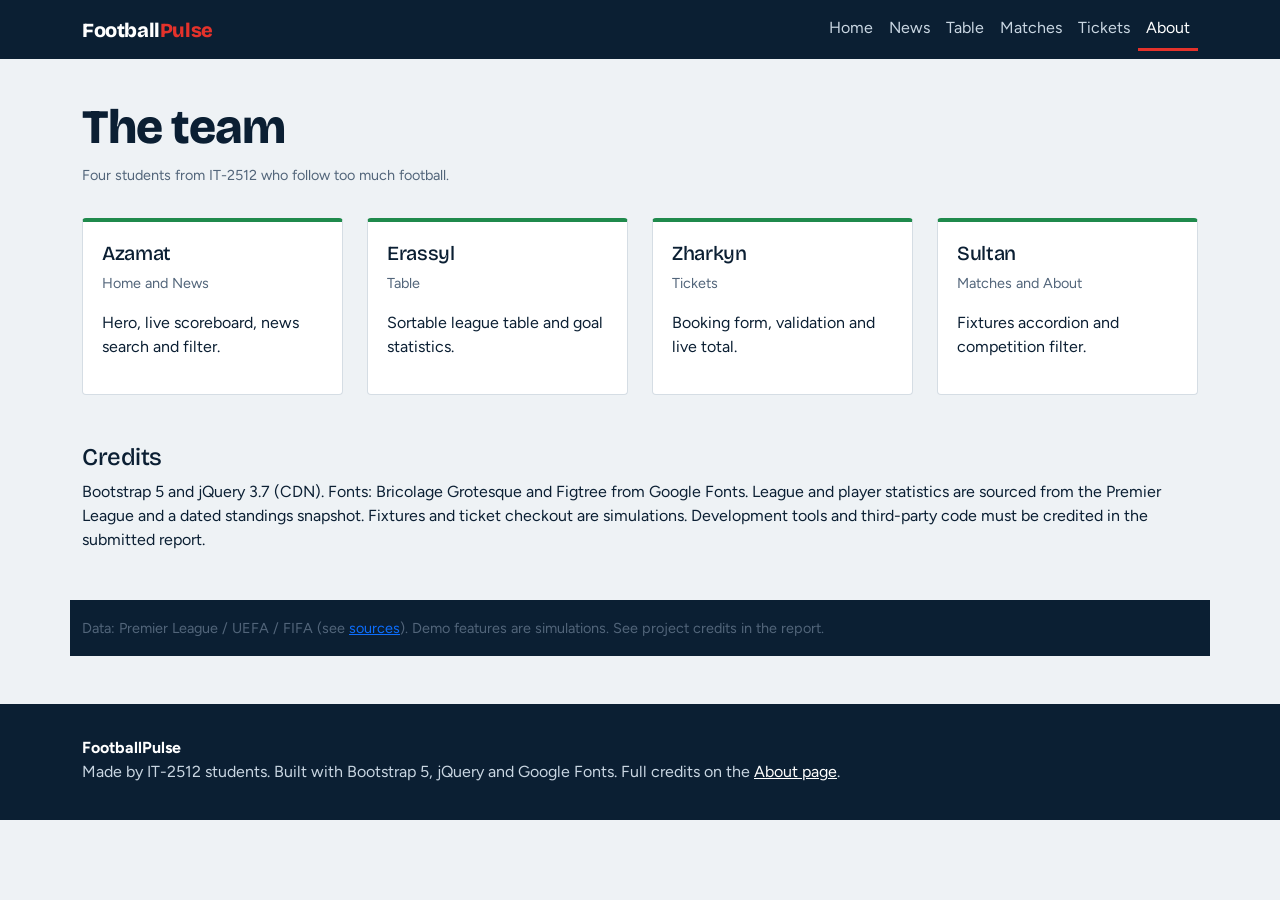
==== about.html @ cdb5df7a "Add files via upload" ====
<!DOCTYPE html><html lang="en"><head><meta charset="UTF-8"><meta name="viewport" content="width=device-width,initial-scale=1"><title>FootballPulse – About</title><link href="https://cdn.jsdelivr.net/npm/bootstrap@5.3.3/dist/css/bootstrap.min.css" rel="stylesheet"><link href="https://fonts.googleapis.com/css2?family=Bricolage+Grotesque:wght@700;800&family=Figtree:wght@400;600;700&display=swap" rel="stylesheet"><link rel="stylesheet" href="css/style.css"></head><body data-page="about"><main class="container"><div class="page-head"><h1>The team</h1><p class="meta">Four students from IT-2512 who follow too much football.</p></div>
<div class="row g-4"><div class="col-12 col-md-6 col-lg-3"><div class="fp-card"><h2 class="h5">Azamat</h2><p class="meta">Home and News</p><p>Hero, live scoreboard, news search and filter.</p></div></div>
<div class="col-12 col-md-6 col-lg-3"><div class="fp-card"><h2 class="h5">Erassyl</h2><p class="meta">Table</p><p>Sortable league table and goal statistics.</p></div></div>
<div class="col-12 col-md-6 col-lg-3"><div class="fp-card"><h2 class="h5">Zharkyn</h2><p class="meta">Tickets</p><p>Booking form, validation and live total.</p></div></div>
<div class="col-12 col-md-6 col-lg-3"><div class="fp-card"><h2 class="h5">Sultan</h2><p class="meta">Matches and About</p><p>Fixtures accordion and competition filter.</p></div></div></div><section id="credits" class="mt-5"><h2 class="h4">Credits</h2><p>Bootstrap 5 and jQuery 3.7 (CDN). Fonts: Bricolage Grotesque and Figtree from Google Fonts. League and player statistics are sourced from the Premier League and a dated standings snapshot. Fixtures and ticket checkout are simulations. Development tools and third-party code must be credited in the submitted report.</p></section></main>
<script src="https://cdn.jsdelivr.net/npm/jquery@3.7.1/dist/jquery.min.js"></script><script src="https://cdn.jsdelivr.net/npm/bootstrap@5.3.3/dist/js/bootstrap.bundle.min.js"></script><script src="js/data.js"></script><script src="js/layout.js"></script><footer class="container py-3"><small class="meta">Data: Premier League / UEFA / FIFA (see <a href="DATA_SOURCES.md">sources</a>). Demo features are simulations. See project credits in the report.</small></footer></body></html>
---- css/style.css ----
:root{--ink:#0b1f33;--paper:#eef2f5;--card:#fff;--red:#e4322b;--pitch:#1f8a4c;--line:#d5dde4;--mut:#52657a}
body{font-family:'Figtree',sans-serif;background:var(--paper);color:var(--ink)}
h1,h2,h3,h4,h5,.navbar-brand{font-family:'Bricolage Grotesque',sans-serif;letter-spacing:-.02em}
.navbar{background:var(--ink)}.navbar-brand{font-weight:800;color:#fff!important}.navbar-brand b{color:var(--red)}
.nav-link{color:#c9d6e2!important;border-bottom:3px solid transparent}.nav-link:hover{color:#fff!important}
.nav-link.active{color:#fff!important;border-bottom-color:var(--red)}
a:focus-visible,button:focus-visible,input:focus-visible,select:focus-visible,th:focus-visible{outline:3px solid var(--red)!important;outline-offset:2px;box-shadow:none!important}
.ticker{background:var(--red);color:#fff;overflow:hidden;white-space:nowrap;font-weight:600;padding:.4rem 0}
.ticker span{display:inline-block;padding-left:100%;animation:tick 40s linear infinite}
@keyframes tick{to{transform:translateX(-100%)}}
@media(prefers-reduced-motion:reduce){.ticker span{animation:none;padding-left:1rem}}
.hero{background:var(--ink);color:#fff;padding:4rem 0;border-bottom:8px solid var(--pitch)}
.hero h1{font-size:clamp(2.2rem,6vw,4.5rem);font-weight:800;max-width:14ch}
.scoreboard{background:#fff;color:var(--ink);border-radius:6px;padding:1.5rem;border-left:8px solid var(--red)}
.scoreboard .score{font-family:'Bricolage Grotesque';font-size:2.5rem;font-weight:800}
.live{color:var(--red);font-weight:700}.live::before{content:"";display:inline-block;width:.6rem;height:.6rem;border-radius:50%;background:var(--red);margin-right:.4rem;animation:pulse 1.2s infinite}
@keyframes pulse{50%{opacity:.2}}
.btn-fp{background:var(--red);color:#fff;font-weight:700;border:0;border-radius:4px;padding:.6rem 1.2rem;transition:transform .15s,background .15s}
.btn-fp:hover{background:#b8231d;color:#fff;transform:translateY(-2px)}
.btn-line{border:2px solid var(--ink);color:var(--ink);font-weight:700;border-radius:4px}.btn-line:hover{background:var(--ink);color:#fff}
.hero .btn-line{border-color:#fff;color:#fff}.hero .btn-line:hover{background:#fff;color:var(--ink)}
.fp-card{display:block;background:var(--card);border:1px solid var(--line);border-top:4px solid var(--pitch);border-radius:4px;padding:1.2rem;height:100%;transition:transform .2s,box-shadow .2s}
.fp-card:hover{transform:translateY(-4px);box-shadow:0 8px 20px rgba(11,31,51,.15)}
.tag{display:inline-block;background:var(--ink);color:#fff;font-size:.75rem;font-weight:700;padding:.15rem .5rem;border-radius:3px}
.meta{color:var(--mut);font-size:.9rem}
.page-head{padding:2.5rem 0 1rem}.page-head h1{font-weight:800;font-size:clamp(2rem,5vw,3rem)}
.custom-grid{display:grid;grid-template-columns:1fr;gap:1rem}
@media(min-width:768px){.custom-grid{grid-template-columns:repeat(2,1fr)}}
@media(min-width:1200px){.custom-grid{grid-template-columns:repeat(3,1fr)}}
.empty{text-align:center;padding:2.5rem;border:2px dashed var(--line);border-radius:6px;color:var(--mut)}
.table-fp{background:#fff}.table-fp th{background:var(--ink);color:#fff;cursor:pointer;white-space:nowrap}
.table-fp tr.top4 td:first-child{border-left:5px solid var(--pitch)}.table-fp tr.rel td:first-child{border-left:5px solid var(--red)}
.fx{background:#fff;border:1px solid var(--line);border-radius:4px;margin-bottom:.75rem}
.fx-head{width:100%;text-align:left;background:none;border:0;padding:1rem;font-weight:700;display:flex;justify-content:space-between;gap:1rem;flex-wrap:wrap}
.fx-body{display:none;padding:0 1rem 1rem}
.form-control,.form-select{border:2px solid var(--line);border-radius:4px}.form-control:focus,.form-select:focus{border-color:var(--ink);box-shadow:none}
.invalid-feedback{font-weight:600}.success-box{display:none;background:var(--pitch);color:#fff;padding:1rem;border-radius:4px;margin-bottom:1rem}
.total{font-family:'Bricolage Grotesque';font-size:2rem;font-weight:800}
footer{background:var(--ink);color:#c9d6e2;padding:2rem 0;margin-top:3rem}
#toTop{position:fixed;right:1rem;bottom:1rem;display:none;z-index:9}
.hero{background:var(--ink) repeating-linear-gradient(90deg,transparent 0 80px,rgba(255,255,255,.035) 80px 160px);position:relative;overflow:hidden}
.hero::after{content:"";position:absolute;right:-120px;top:50%;width:420px;height:420px;border:4px solid rgba(255,255,255,.07);border-radius:50%;transform:translateY(-50%);pointer-events:none}
.hero h1{max-width:12ch;line-height:.95}
.mc{background:#fff;color:var(--ink);border-radius:6px;border-top:8px solid var(--red);overflow:hidden;position:relative;z-index:1}
.mc-top{padding:1.2rem 1.2rem .6rem}.mc .score{font-family:'Bricolage Grotesque';font-size:3rem;font-weight:800;line-height:1}
.prog{height:6px;background:var(--line)}.prog div{height:100%;width:0;background:var(--pitch)}
.evs{list-style:none;margin:0;padding:.6rem 1.2rem 1rem;max-height:180px;overflow:auto}
.evs li{padding:.35rem 0;border-bottom:1px solid var(--line);display:flex;gap:.7rem;font-size:.95rem}.evs b{min-width:2.6rem;color:var(--red)}
.mc-foot{padding:.6rem 1.2rem;background:var(--paper)}
.follow{background:#fff;border:1px solid var(--line);border-left:8px solid var(--pitch);border-radius:4px;padding:1.2rem}
.btn-sm.btn-line.on{background:var(--ink);color:#fff}
.fp-card.feature{grid-column:1/-1;background:var(--ink);color:#fff;border-top-color:var(--red)}.fp-card.feature h2{font-size:clamp(1.6rem,4vw,2.6rem);max-width:22ch}.fp-card.feature .meta{color:#aebdcc}.fp-card.feature .tag{background:var(--red)}
.fp-card{position:relative}.star{position:absolute;top:.6rem;right:.8rem;background:none;border:0;font-size:1.3rem;color:var(--red)}
.form{display:inline-flex;gap:3px}.form i{width:10px;height:10px;border-radius:50%;display:inline-block}.fW{background:var(--pitch)}.fD{background:#9aa8b6}.fL{background:var(--red)}
.ptscell{position:relative;min-width:70px}.bar{position:absolute;left:0;bottom:0;height:4px;background:var(--pitch);opacity:.6;transition:width .4s}
.countdown{background:var(--ink);color:#fff;border-radius:4px;padding:1rem 1.2rem;margin-bottom:1.5rem;display:flex;justify-content:space-between;gap:1rem;flex-wrap:wrap;align-items:center;border-left:8px solid var(--red)}.countdown .big{font-family:'Bricolage Grotesque';font-size:1.8rem;font-weight:800}
.pitch{display:grid;grid-template-columns:1fr 1.4fr 1fr;grid-template-rows:auto 80px auto;gap:6px;background:var(--pitch);padding:8px;border-radius:6px}
.pitch .n{grid-column:1/4}.pitch .s{grid-column:1/4;grid-row:3}.pitch .w{grid-row:2}.pitch .e{grid-row:2;grid-column:3}.pitch .mid{grid-row:2;grid-column:2;border:2px solid rgba(255,255,255,.5);border-radius:4px}
.st{background:#fff;border:2px solid transparent;border-radius:4px;padding:.5rem;font-weight:700;line-height:1.1;transition:transform .15s}.st:hover{transform:scale(1.03)}.st.on{background:var(--red);color:#fff}
@media(max-width:575px){.mc .score{font-size:2.2rem}}

.video-wrap{position:relative;width:100%;aspect-ratio:16/9;background:#101820;border-radius:8px;overflow:hidden}.video-wrap iframe{width:100%;height:100%;border:0}.stat-number{font-size:2.6rem;font-weight:800;color:var(--pitch)}.stat-player{height:100%}th:focus-visible,button:focus-visible,a:focus-visible{outline:3px solid #84cc16;outline-offset:2px}@media(max-width:575px){.stat-number{font-size:2rem}}
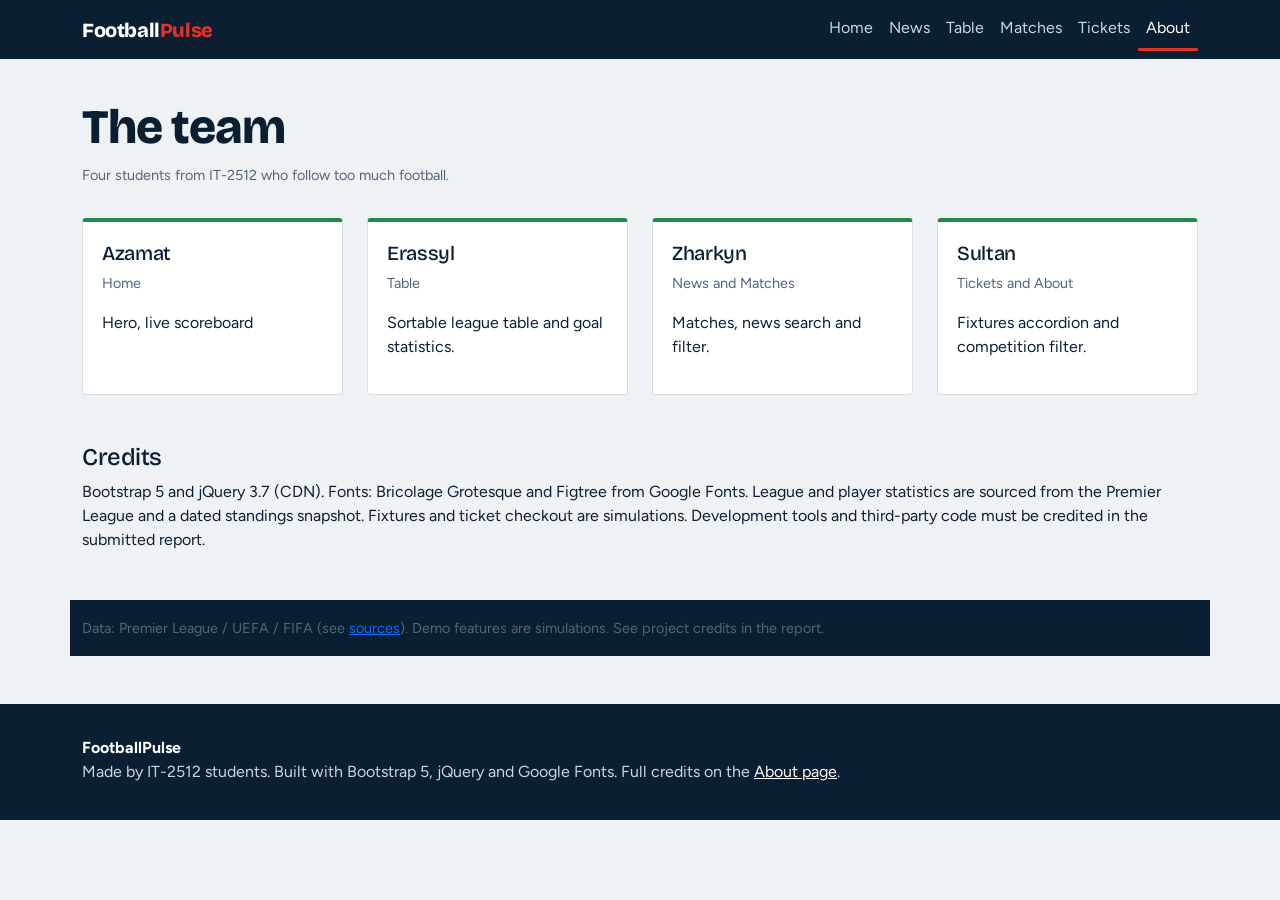
==== commit 9f672525: "Some changes" ====
--- a/about.html
+++ b/about.html
@@ -1,6 +1,68 @@
-<!DOCTYPE html><html lang="en"><head><meta charset="UTF-8"><meta name="viewport" content="width=device-width,initial-scale=1"><title>FootballPulse – About</title><link href="https://cdn.jsdelivr.net/npm/bootstrap@5.3.3/dist/css/bootstrap.min.css" rel="stylesheet"><link href="https://fonts.googleapis.com/css2?family=Bricolage+Grotesque:wght@700;800&family=Figtree:wght@400;600;700&display=swap" rel="stylesheet"><link rel="stylesheet" href="css/style.css"></head><body data-page="about"><main class="container"><div class="page-head"><h1>The team</h1><p class="meta">Four students from IT-2512 who follow too much football.</p></div>
-<div class="row g-4"><div class="col-12 col-md-6 col-lg-3"><div class="fp-card"><h2 class="h5">Azamat</h2><p class="meta">Home and News</p><p>Hero, live scoreboard, news search and filter.</p></div></div>
-<div class="col-12 col-md-6 col-lg-3"><div class="fp-card"><h2 class="h5">Erassyl</h2><p class="meta">Table</p><p>Sortable league table and goal statistics.</p></div></div>
-<div class="col-12 col-md-6 col-lg-3"><div class="fp-card"><h2 class="h5">Zharkyn</h2><p class="meta">Tickets</p><p>Booking form, validation and live total.</p></div></div>
-<div class="col-12 col-md-6 col-lg-3"><div class="fp-card"><h2 class="h5">Sultan</h2><p class="meta">Matches and About</p><p>Fixtures accordion and competition filter.</p></div></div></div><section id="credits" class="mt-5"><h2 class="h4">Credits</h2><p>Bootstrap 5 and jQuery 3.7 (CDN). Fonts: Bricolage Grotesque and Figtree from Google Fonts. League and player statistics are sourced from the Premier League and a dated standings snapshot. Fixtures and ticket checkout are simulations. Development tools and third-party code must be credited in the submitted report.</p></section></main>
-<script src="https://cdn.jsdelivr.net/npm/jquery@3.7.1/dist/jquery.min.js"></script><script src="https://cdn.jsdelivr.net/npm/bootstrap@5.3.3/dist/js/bootstrap.bundle.min.js"></script><script src="js/data.js"></script><script src="js/layout.js"></script><footer class="container py-3"><small class="meta">Data: Premier League / UEFA / FIFA (see <a href="DATA_SOURCES.md">sources</a>). Demo features are simulations. See project credits in the report.</small></footer></body></html>+<!DOCTYPE html>
+<html lang="en">
+
+<head>
+    <meta charset="UTF-8">
+    <meta name="viewport" content="width=device-width,initial-scale=1">
+    <title>FootballPulse – About</title>
+    <link href="https://cdn.jsdelivr.net/npm/bootstrap@5.3.3/dist/css/bootstrap.min.css" rel="stylesheet">
+    <link
+        href="https://fonts.googleapis.com/css2?family=Bricolage+Grotesque:wght@700;800&family=Figtree:wght@400;600;700&display=swap"
+        rel="stylesheet">
+    <link rel="stylesheet" href="css/style.css">
+</head>
+
+<body data-page="about">
+    <main class="container">
+        <div class="page-head">
+            <h1>The team</h1>
+            <p class="meta">Four students from IT-2512 who follow too much football.</p>
+        </div>
+        <div class="row g-4">
+            <div class="col-12 col-md-6 col-lg-3">
+                <div class="fp-card">
+                    <h2 class="h5">Azamat</h2>
+                    <p class="meta">Home</p>
+                    <p>Hero, live scoreboard</p>
+                </div>
+            </div>
+            <div class="col-12 col-md-6 col-lg-3">
+                <div class="fp-card">
+                    <h2 class="h5">Erassyl</h2>
+                    <p class="meta">Table</p>
+                    <p>Sortable league table and goal statistics.</p>
+                </div>
+            </div>
+            <div class="col-12 col-md-6 col-lg-3">
+                <div class="fp-card">
+                    <h2 class="h5">Zharkyn</h2>
+                    <p class="meta">News and Matches</p>
+                    <p>Matches, news search and filter.</p>
+                </div>
+            </div>
+            <div class="col-12 col-md-6 col-lg-3">
+                <div class="fp-card">
+                    <h2 class="h5">Sultan</h2>
+                    <p class="meta">Tickets and About</p>
+                    <p>Fixtures accordion and competition filter.</p>
+                </div>
+            </div>
+        </div>
+        <section id="credits" class="mt-5">
+            <h2 class="h4">Credits</h2>
+            <p>Bootstrap 5 and jQuery 3.7 (CDN). Fonts: Bricolage Grotesque and Figtree from Google Fonts. League and
+                player statistics are sourced from the Premier League and a dated standings snapshot. Fixtures and
+                ticket checkout are simulations. Development tools and third-party code must be credited in the
+                submitted report.</p>
+        </section>
+    </main>
+    <script src="https://cdn.jsdelivr.net/npm/jquery@3.7.1/dist/jquery.min.js"></script>
+    <script src="https://cdn.jsdelivr.net/npm/bootstrap@5.3.3/dist/js/bootstrap.bundle.min.js"></script>
+    <script src="js/data.js"></script>
+    <script src="js/layout.js"></script>
+    <footer class="container py-3"><small class="meta">Data: Premier League / UEFA / FIFA (see <a
+                href="DATA_SOURCES.md">sources</a>). Demo features are simulations. See project credits in the
+            report.</small></footer>
+</body>
+
+</html>
--- a/css/style.css
+++ b/css/style.css
@@ -1,62 +1,620 @@
-:root{--ink:#0b1f33;--paper:#eef2f5;--card:#fff;--red:#e4322b;--pitch:#1f8a4c;--line:#d5dde4;--mut:#52657a}
-body{font-family:'Figtree',sans-serif;background:var(--paper);color:var(--ink)}
-h1,h2,h3,h4,h5,.navbar-brand{font-family:'Bricolage Grotesque',sans-serif;letter-spacing:-.02em}
-.navbar{background:var(--ink)}.navbar-brand{font-weight:800;color:#fff!important}.navbar-brand b{color:var(--red)}
-.nav-link{color:#c9d6e2!important;border-bottom:3px solid transparent}.nav-link:hover{color:#fff!important}
-.nav-link.active{color:#fff!important;border-bottom-color:var(--red)}
-a:focus-visible,button:focus-visible,input:focus-visible,select:focus-visible,th:focus-visible{outline:3px solid var(--red)!important;outline-offset:2px;box-shadow:none!important}
-.ticker{background:var(--red);color:#fff;overflow:hidden;white-space:nowrap;font-weight:600;padding:.4rem 0}
-.ticker span{display:inline-block;padding-left:100%;animation:tick 40s linear infinite}
-@keyframes tick{to{transform:translateX(-100%)}}
-@media(prefers-reduced-motion:reduce){.ticker span{animation:none;padding-left:1rem}}
-.hero{background:var(--ink);color:#fff;padding:4rem 0;border-bottom:8px solid var(--pitch)}
-.hero h1{font-size:clamp(2.2rem,6vw,4.5rem);font-weight:800;max-width:14ch}
-.scoreboard{background:#fff;color:var(--ink);border-radius:6px;padding:1.5rem;border-left:8px solid var(--red)}
-.scoreboard .score{font-family:'Bricolage Grotesque';font-size:2.5rem;font-weight:800}
-.live{color:var(--red);font-weight:700}.live::before{content:"";display:inline-block;width:.6rem;height:.6rem;border-radius:50%;background:var(--red);margin-right:.4rem;animation:pulse 1.2s infinite}
-@keyframes pulse{50%{opacity:.2}}
-.btn-fp{background:var(--red);color:#fff;font-weight:700;border:0;border-radius:4px;padding:.6rem 1.2rem;transition:transform .15s,background .15s}
-.btn-fp:hover{background:#b8231d;color:#fff;transform:translateY(-2px)}
-.btn-line{border:2px solid var(--ink);color:var(--ink);font-weight:700;border-radius:4px}.btn-line:hover{background:var(--ink);color:#fff}
-.hero .btn-line{border-color:#fff;color:#fff}.hero .btn-line:hover{background:#fff;color:var(--ink)}
-.fp-card{display:block;background:var(--card);border:1px solid var(--line);border-top:4px solid var(--pitch);border-radius:4px;padding:1.2rem;height:100%;transition:transform .2s,box-shadow .2s}
-.fp-card:hover{transform:translateY(-4px);box-shadow:0 8px 20px rgba(11,31,51,.15)}
-.tag{display:inline-block;background:var(--ink);color:#fff;font-size:.75rem;font-weight:700;padding:.15rem .5rem;border-radius:3px}
-.meta{color:var(--mut);font-size:.9rem}
-.page-head{padding:2.5rem 0 1rem}.page-head h1{font-weight:800;font-size:clamp(2rem,5vw,3rem)}
-.custom-grid{display:grid;grid-template-columns:1fr;gap:1rem}
-@media(min-width:768px){.custom-grid{grid-template-columns:repeat(2,1fr)}}
-@media(min-width:1200px){.custom-grid{grid-template-columns:repeat(3,1fr)}}
-.empty{text-align:center;padding:2.5rem;border:2px dashed var(--line);border-radius:6px;color:var(--mut)}
-.table-fp{background:#fff}.table-fp th{background:var(--ink);color:#fff;cursor:pointer;white-space:nowrap}
-.table-fp tr.top4 td:first-child{border-left:5px solid var(--pitch)}.table-fp tr.rel td:first-child{border-left:5px solid var(--red)}
-.fx{background:#fff;border:1px solid var(--line);border-radius:4px;margin-bottom:.75rem}
-.fx-head{width:100%;text-align:left;background:none;border:0;padding:1rem;font-weight:700;display:flex;justify-content:space-between;gap:1rem;flex-wrap:wrap}
-.fx-body{display:none;padding:0 1rem 1rem}
-.form-control,.form-select{border:2px solid var(--line);border-radius:4px}.form-control:focus,.form-select:focus{border-color:var(--ink);box-shadow:none}
-.invalid-feedback{font-weight:600}.success-box{display:none;background:var(--pitch);color:#fff;padding:1rem;border-radius:4px;margin-bottom:1rem}
-.total{font-family:'Bricolage Grotesque';font-size:2rem;font-weight:800}
-footer{background:var(--ink);color:#c9d6e2;padding:2rem 0;margin-top:3rem}
-#toTop{position:fixed;right:1rem;bottom:1rem;display:none;z-index:9}
-.hero{background:var(--ink) repeating-linear-gradient(90deg,transparent 0 80px,rgba(255,255,255,.035) 80px 160px);position:relative;overflow:hidden}
-.hero::after{content:"";position:absolute;right:-120px;top:50%;width:420px;height:420px;border:4px solid rgba(255,255,255,.07);border-radius:50%;transform:translateY(-50%);pointer-events:none}
-.hero h1{max-width:12ch;line-height:.95}
-.mc{background:#fff;color:var(--ink);border-radius:6px;border-top:8px solid var(--red);overflow:hidden;position:relative;z-index:1}
-.mc-top{padding:1.2rem 1.2rem .6rem}.mc .score{font-family:'Bricolage Grotesque';font-size:3rem;font-weight:800;line-height:1}
-.prog{height:6px;background:var(--line)}.prog div{height:100%;width:0;background:var(--pitch)}
-.evs{list-style:none;margin:0;padding:.6rem 1.2rem 1rem;max-height:180px;overflow:auto}
-.evs li{padding:.35rem 0;border-bottom:1px solid var(--line);display:flex;gap:.7rem;font-size:.95rem}.evs b{min-width:2.6rem;color:var(--red)}
-.mc-foot{padding:.6rem 1.2rem;background:var(--paper)}
-.follow{background:#fff;border:1px solid var(--line);border-left:8px solid var(--pitch);border-radius:4px;padding:1.2rem}
-.btn-sm.btn-line.on{background:var(--ink);color:#fff}
-.fp-card.feature{grid-column:1/-1;background:var(--ink);color:#fff;border-top-color:var(--red)}.fp-card.feature h2{font-size:clamp(1.6rem,4vw,2.6rem);max-width:22ch}.fp-card.feature .meta{color:#aebdcc}.fp-card.feature .tag{background:var(--red)}
-.fp-card{position:relative}.star{position:absolute;top:.6rem;right:.8rem;background:none;border:0;font-size:1.3rem;color:var(--red)}
-.form{display:inline-flex;gap:3px}.form i{width:10px;height:10px;border-radius:50%;display:inline-block}.fW{background:var(--pitch)}.fD{background:#9aa8b6}.fL{background:var(--red)}
-.ptscell{position:relative;min-width:70px}.bar{position:absolute;left:0;bottom:0;height:4px;background:var(--pitch);opacity:.6;transition:width .4s}
-.countdown{background:var(--ink);color:#fff;border-radius:4px;padding:1rem 1.2rem;margin-bottom:1.5rem;display:flex;justify-content:space-between;gap:1rem;flex-wrap:wrap;align-items:center;border-left:8px solid var(--red)}.countdown .big{font-family:'Bricolage Grotesque';font-size:1.8rem;font-weight:800}
-.pitch{display:grid;grid-template-columns:1fr 1.4fr 1fr;grid-template-rows:auto 80px auto;gap:6px;background:var(--pitch);padding:8px;border-radius:6px}
-.pitch .n{grid-column:1/4}.pitch .s{grid-column:1/4;grid-row:3}.pitch .w{grid-row:2}.pitch .e{grid-row:2;grid-column:3}.pitch .mid{grid-row:2;grid-column:2;border:2px solid rgba(255,255,255,.5);border-radius:4px}
-.st{background:#fff;border:2px solid transparent;border-radius:4px;padding:.5rem;font-weight:700;line-height:1.1;transition:transform .15s}.st:hover{transform:scale(1.03)}.st.on{background:var(--red);color:#fff}
-@media(max-width:575px){.mc .score{font-size:2.2rem}}
-
-.video-wrap{position:relative;width:100%;aspect-ratio:16/9;background:#101820;border-radius:8px;overflow:hidden}.video-wrap iframe{width:100%;height:100%;border:0}.stat-number{font-size:2.6rem;font-weight:800;color:var(--pitch)}.stat-player{height:100%}th:focus-visible,button:focus-visible,a:focus-visible{outline:3px solid #84cc16;outline-offset:2px}@media(max-width:575px){.stat-number{font-size:2rem}}
+:root {
+    --ink: #0b1f33;
+    --paper: #eef2f5;
+    --card: #fff;
+    --red: #e4322b;
+    --pitch: #1f8a4c;
+    --line: #d5dde4;
+    --mut: #52657a
+}
+
+body {
+    font-family: 'Figtree', sans-serif;
+    background: var(--paper);
+    color: var(--ink)
+}
+
+h1,
+h2,
+h3,
+h4,
+h5,
+.navbar-brand {
+    font-family: 'Bricolage Grotesque', sans-serif;
+    letter-spacing: -.02em
+}
+
+.navbar {
+    background: var(--ink)
+}
+
+.navbar-brand {
+    font-weight: 800;
+    color: #fff !important
+}
+
+.navbar-brand b {
+    color: var(--red)
+}
+
+.nav-link {
+    color: #c9d6e2 !important;
+    border-bottom: 3px solid transparent
+}
+
+.nav-link:hover {
+    color: #fff !important
+}
+
+.nav-link.active {
+    color: #fff !important;
+    border-bottom-color: var(--red)
+}
+
+a:focus-visible,
+button:focus-visible,
+input:focus-visible,
+select:focus-visible,
+th:focus-visible {
+    outline: 3px solid var(--red) !important;
+    outline-offset: 2px;
+    box-shadow: none !important
+}
+
+.ticker {
+    background: var(--red);
+    color: #fff;
+    overflow: hidden;
+    white-space: nowrap;
+    font-weight: 600;
+    padding: .4rem 0
+}
+
+.ticker span {
+    display: inline-block;
+    padding-left: 100%;
+    animation: tick 40s linear infinite
+}
+
+@keyframes tick {
+    to {
+        transform: translateX(-100%)
+    }
+}
+
+@media(prefers-reduced-motion:reduce) {
+    .ticker span {
+        animation: none;
+        padding-left: 1rem
+    }
+}
+
+.hero {
+    background: var(--ink);
+    color: #fff;
+    padding: 4rem 0;
+    border-bottom: 8px solid var(--pitch)
+}
+
+.hero h1 {
+    font-size: clamp(2.2rem, 6vw, 4.5rem);
+    font-weight: 800;
+    max-width: 14ch
+}
+
+.scoreboard {
+    background: #fff;
+    color: var(--ink);
+    border-radius: 6px;
+    padding: 1.5rem;
+    border-left: 8px solid var(--red)
+}
+
+.scoreboard .score {
+    font-family: 'Bricolage Grotesque';
+    font-size: 2.5rem;
+    font-weight: 800
+}
+
+.live {
+    color: var(--red);
+    font-weight: 700
+}
+
+.live::before {
+    content: "";
+    display: inline-block;
+    width: .6rem;
+    height: .6rem;
+    border-radius: 50%;
+    background: var(--red);
+    margin-right: .4rem;
+    animation: pulse 1.2s infinite
+}
+
+@keyframes pulse {
+    50% {
+        opacity: .2
+    }
+}
+
+.btn-fp {
+    background: var(--red);
+    color: #fff;
+    font-weight: 700;
+    border: 0;
+    border-radius: 4px;
+    padding: .6rem 1.2rem;
+    transition: transform .15s, background .15s
+}
+
+.btn-fp:hover {
+    background: #b8231d;
+    color: #fff;
+    transform: translateY(-2px)
+}
+
+.btn-line {
+    border: 2px solid var(--ink);
+    color: var(--ink);
+    font-weight: 700;
+    border-radius: 4px
+}
+
+.btn-line:hover {
+    background: var(--ink);
+    color: #fff
+}
+
+.hero .btn-line {
+    border-color: #fff;
+    color: #fff
+}
+
+.hero .btn-line:hover {
+    background: #fff;
+    color: var(--ink)
+}
+
+.fp-card {
+    display: block;
+    background: var(--card);
+    border: 1px solid var(--line);
+    border-top: 4px solid var(--pitch);
+    border-radius: 4px;
+    padding: 1.2rem;
+    height: 100%;
+    transition: transform .2s, box-shadow .2s
+}
+
+.fp-card:hover {
+    transform: translateY(-4px);
+    box-shadow: 0 8px 20px rgba(11, 31, 51, .15)
+}
+
+.tag {
+    display: inline-block;
+    background: var(--ink);
+    color: #fff;
+    font-size: .75rem;
+    font-weight: 700;
+    padding: .15rem .5rem;
+    border-radius: 3px
+}
+
+.meta {
+    color: var(--mut);
+    font-size: .9rem
+}
+
+.page-head {
+    padding: 2.5rem 0 1rem
+}
+
+.page-head h1 {
+    font-weight: 800;
+    font-size: clamp(2rem, 5vw, 3rem)
+}
+
+.custom-grid {
+    display: grid;
+    grid-template-columns: 1fr;
+    gap: 1rem
+}
+
+@media(min-width:768px) {
+    .custom-grid {
+        grid-template-columns: repeat(2, 1fr)
+    }
+}
+
+@media(min-width:1200px) {
+    .custom-grid {
+        grid-template-columns: repeat(3, 1fr)
+    }
+}
+
+.empty {
+    text-align: center;
+    padding: 2.5rem;
+    border: 2px dashed var(--line);
+    border-radius: 6px;
+    color: var(--mut)
+}
+
+.table-fp {
+    background: #fff
+}
+
+.table-fp th {
+    background: var(--ink);
+    color: #fff;
+    cursor: pointer;
+    white-space: nowrap
+}
+
+.table-fp tr.top4 td:first-child {
+    border-left: 5px solid var(--pitch)
+}
+
+.table-fp tr.rel td:first-child {
+    border-left: 5px solid var(--red)
+}
+
+.fx {
+    background: #fff;
+    border: 1px solid var(--line);
+    border-radius: 4px;
+    margin-bottom: .75rem
+}
+
+.fx-head {
+    width: 100%;
+    text-align: left;
+    background: none;
+    border: 0;
+    padding: 1rem;
+    font-weight: 700;
+    display: flex;
+    justify-content: space-between;
+    gap: 1rem;
+    flex-wrap: wrap
+}
+
+.fx-body {
+    display: none;
+    padding: 0 1rem 1rem
+}
+
+.form-control,
+.form-select {
+    border: 2px solid var(--line);
+    border-radius: 4px
+}
+
+.form-control:focus,
+.form-select:focus {
+    border-color: var(--ink);
+    box-shadow: none
+}
+
+.invalid-feedback {
+    font-weight: 600
+}
+
+.success-box {
+    display: none;
+    background: var(--pitch);
+    color: #fff;
+    padding: 1rem;
+    border-radius: 4px;
+    margin-bottom: 1rem
+}
+
+.total {
+    font-family: 'Bricolage Grotesque';
+    font-size: 2rem;
+    font-weight: 800
+}
+
+footer {
+    background: var(--ink);
+    color: #c9d6e2;
+    padding: 2rem 0;
+    margin-top: 3rem
+}
+
+#toTop {
+    position: fixed;
+    right: 1rem;
+    bottom: 1rem;
+    display: none;
+    z-index: 9
+}
+
+.hero {
+    background: var(--ink) repeating-linear-gradient(90deg, transparent 0 80px, rgba(255, 255, 255, .035) 80px 160px);
+    position: relative;
+    overflow: hidden
+}
+
+.hero::after {
+    content: "";
+    position: absolute;
+    right: -120px;
+    top: 50%;
+    width: 420px;
+    height: 420px;
+    border: 4px solid rgba(255, 255, 255, .07);
+    border-radius: 50%;
+    transform: translateY(-50%);
+    pointer-events: none
+}
+
+.hero h1 {
+    max-width: 12ch;
+    line-height: .95
+}
+
+.mc {
+    background: #fff;
+    color: var(--ink);
+    border-radius: 6px;
+    border-top: 8px solid var(--red);
+    overflow: hidden;
+    position: relative;
+    z-index: 1
+}
+
+.mc-top {
+    padding: 1.2rem 1.2rem .6rem
+}
+
+.mc .score {
+    font-family: 'Bricolage Grotesque';
+    font-size: 3rem;
+    font-weight: 800;
+    line-height: 1
+}
+
+.prog {
+    height: 6px;
+    background: var(--line)
+}
+
+.prog div {
+    height: 100%;
+    width: 0;
+    background: var(--pitch)
+}
+
+.evs {
+    list-style: none;
+    margin: 0;
+    padding: .6rem 1.2rem 1rem;
+    max-height: 180px;
+    overflow: auto
+}
+
+.evs li {
+    padding: .35rem 0;
+    border-bottom: 1px solid var(--line);
+    display: flex;
+    gap: .7rem;
+    font-size: .95rem
+}
+
+.evs b {
+    min-width: 2.6rem;
+    color: var(--red)
+}
+
+.mc-foot {
+    padding: .6rem 1.2rem;
+    background: var(--paper)
+}
+
+.follow {
+    background: #fff;
+    border: 1px solid var(--line);
+    border-left: 8px solid var(--pitch);
+    border-radius: 4px;
+    padding: 1.2rem
+}
+
+.btn-sm.btn-line.on {
+    background: var(--ink);
+    color: #fff
+}
+
+.fp-card.feature {
+    grid-column: 1/-1;
+    background: var(--ink);
+    color: #fff;
+    border-top-color: var(--red)
+}
+
+.fp-card.feature h2 {
+    font-size: clamp(1.6rem, 4vw, 2.6rem);
+    max-width: 22ch
+}
+
+.fp-card.feature .meta {
+    color: #aebdcc
+}
+
+.fp-card.feature .tag {
+    background: var(--red)
+}
+
+.fp-card {
+    position: relative
+}
+
+.star {
+    position: absolute;
+    top: .6rem;
+    right: .8rem;
+    background: none;
+    border: 0;
+    font-size: 1.3rem;
+    color: var(--red)
+}
+
+.form {
+    display: inline-flex;
+    gap: 3px
+}
+
+.form i {
+    width: 10px;
+    height: 10px;
+    border-radius: 50%;
+    display: inline-block
+}
+
+.fW {
+    background: var(--pitch)
+}
+
+.fD {
+    background: #9aa8b6
+}
+
+.fL {
+    background: var(--red)
+}
+
+.ptscell {
+    position: relative;
+    min-width: 70px
+}
+
+.bar {
+    position: absolute;
+    left: 0;
+    bottom: 0;
+    height: 4px;
+    background: var(--pitch);
+    opacity: .6;
+    transition: width .4s
+}
+
+.countdown {
+    background: var(--ink);
+    color: #fff;
+    border-radius: 4px;
+    padding: 1rem 1.2rem;
+    margin-bottom: 1.5rem;
+    display: flex;
+    justify-content: space-between;
+    gap: 1rem;
+    flex-wrap: wrap;
+    align-items: center;
+    border-left: 8px solid var(--red)
+}
+
+.countdown .big {
+    font-family: 'Bricolage Grotesque';
+    font-size: 1.8rem;
+    font-weight: 800
+}
+
+.pitch {
+    display: grid;
+    grid-template-columns: 1fr 1.4fr 1fr;
+    grid-template-rows: auto 80px auto;
+    gap: 6px;
+    background: var(--pitch);
+    padding: 8px;
+    border-radius: 6px
+}
+
+.pitch .n {
+    grid-column: 1/4
+}
+
+.pitch .s {
+    grid-column: 1/4;
+    grid-row: 3
+}
+
+.pitch .w {
+    grid-row: 2
+}
+
+.pitch .e {
+    grid-row: 2;
+    grid-column: 3
+}
+
+.pitch .mid {
+    grid-row: 2;
+    grid-column: 2;
+    border: 2px solid rgba(255, 255, 255, .5);
+    border-radius: 4px
+}
+
+.st {
+    background: #fff;
+    border: 2px solid transparent;
+    border-radius: 4px;
+    padding: .5rem;
+    font-weight: 700;
+    line-height: 1.1;
+    transition: transform .15s
+}
+
+.st:hover {
+    transform: scale(1.03)
+}
+
+.st.on {
+    background: var(--red);
+    color: #fff
+}
+
+@media(max-width:575px) {
+    .mc .score {
+        font-size: 2.2rem
+    }
+}
+
+.video-wrap {
+    position: relative;
+    width: 100%;
+    aspect-ratio: 16/9;
+    background: #101820;
+    border-radius: 8px;
+    overflow: hidden
+}
+
+.video-wrap iframe {
+    width: 100%;
+    height: 100%;
+    border: 0
+}
+
+.stat-number {
+    font-size: 2.6rem;
+    font-weight: 800;
+    color: var(--pitch)
+}
+
+.stat-player {
+    height: 100%
+}
+
+th:focus-visible,
+button:focus-visible,
+a:focus-visible {
+    outline: 3px solid #84cc16;
+    outline-offset: 2px
+}
+
+@media(max-width:575px) {
+    .stat-number {
+        font-size: 2rem
+    }
+}
+
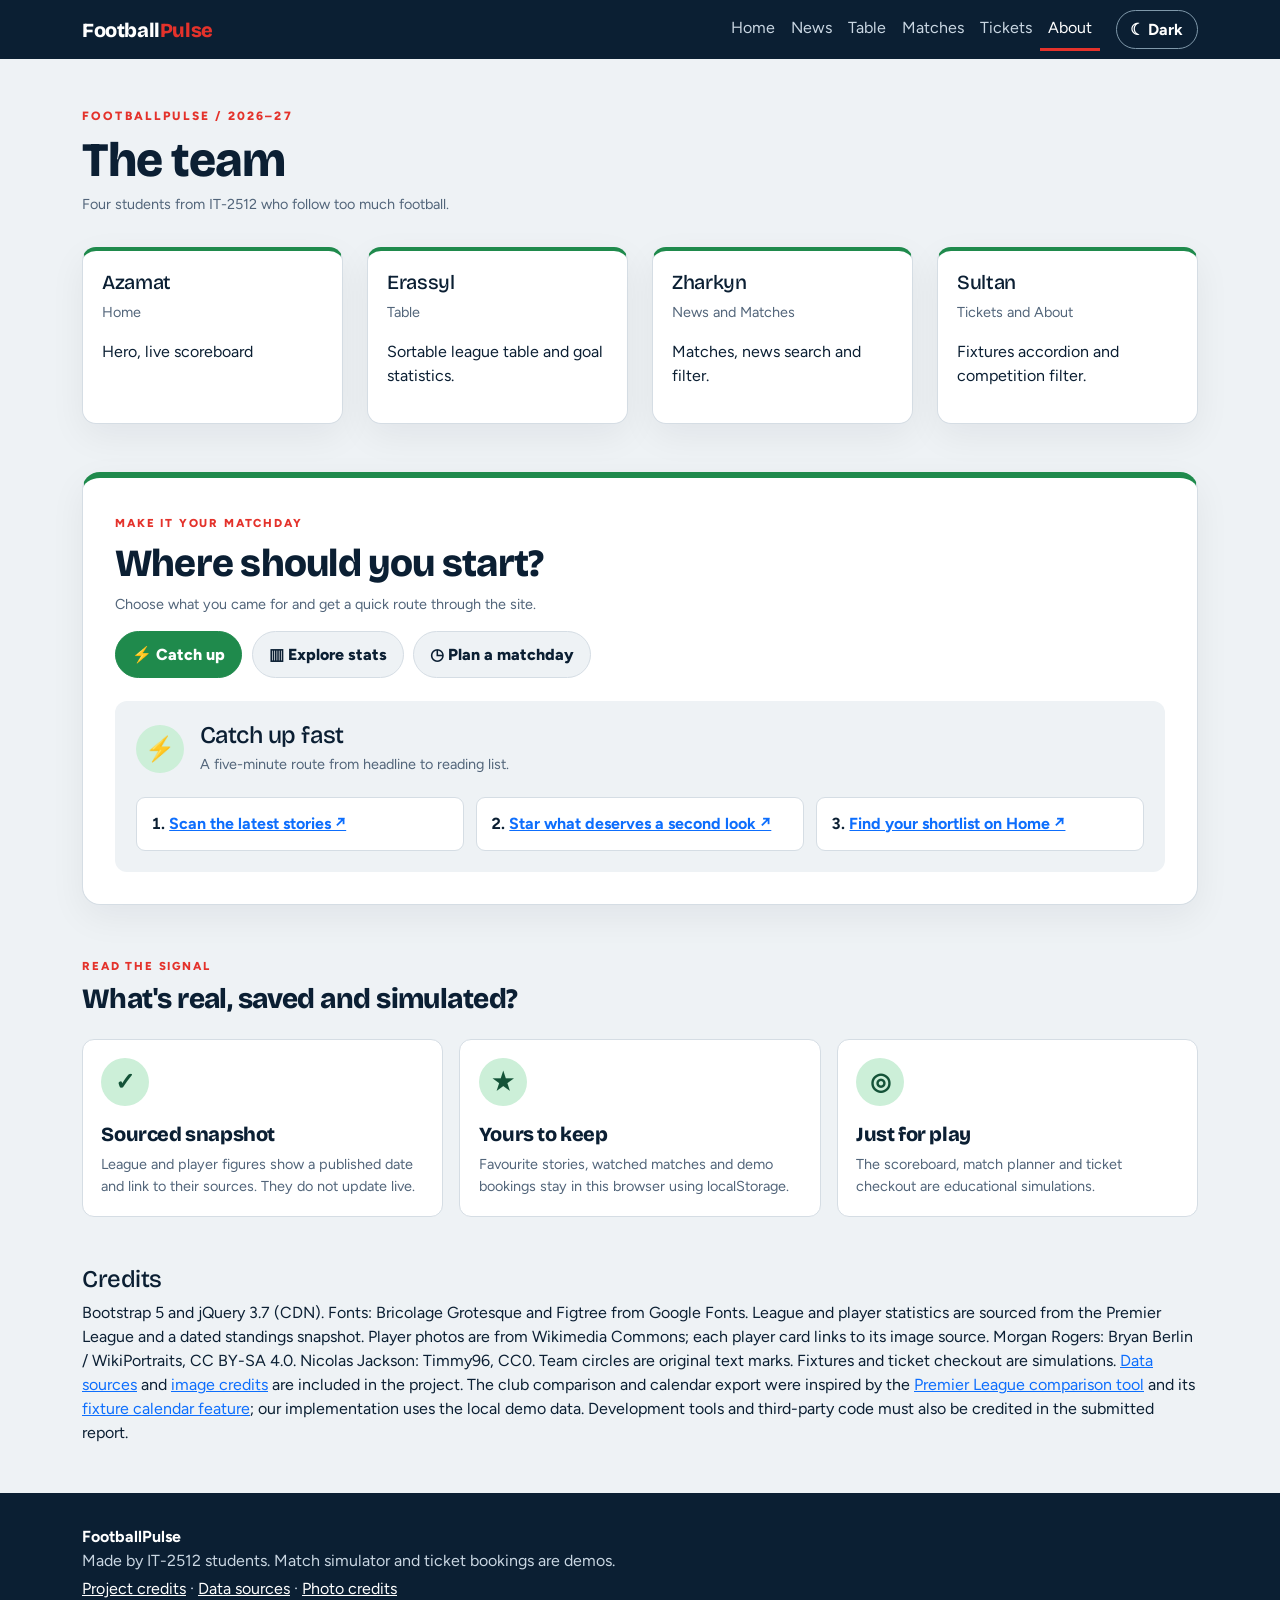
==== commit 19e8dc3b: "Improve FootballPulse pages and matchday features" ====
--- a/about.html
+++ b/about.html
@@ -48,21 +48,23 @@
                 </div>
             </div>
         </div>
+        <section class="route-finder mt-5" aria-labelledby="routeTitle"><span class="eyebrow">MAKE IT YOUR MATCHDAY</span><h2 id="routeTitle">Where should you start?</h2><p class="meta">Choose what you came for and get a quick route through the site.</p><div class="route-buttons" role="group" aria-label="Choose a site route"><button class="route-choice" type="button" data-route="catchup">⚡ Catch up</button><button class="route-choice" type="button" data-route="stats">▥ Explore stats</button><button class="route-choice" type="button" data-route="plan">◷ Plan a matchday</button></div><div id="routeResult" class="route-result" aria-live="polite"></div></section>
+        <section class="mt-5" aria-labelledby="siteKeyTitle"><div class="section-heading"><div><span class="eyebrow">READ THE SIGNAL</span><h2 id="siteKeyTitle" class="h3">What's real, saved and simulated?</h2></div></div><div class="row g-3"><div class="col-md-4"><div class="site-key-card"><span class="site-key-icon">✓</span><h3 class="h5">Sourced snapshot</h3><p class="meta mb-0">League and player figures show a published date and link to their sources. They do not update live.</p></div></div><div class="col-md-4"><div class="site-key-card"><span class="site-key-icon">★</span><h3 class="h5">Yours to keep</h3><p class="meta mb-0">Favourite stories, watched matches and demo bookings stay in this browser using localStorage.</p></div></div><div class="col-md-4"><div class="site-key-card"><span class="site-key-icon">◎</span><h3 class="h5">Just for play</h3><p class="meta mb-0">The scoreboard, match planner and ticket checkout are educational simulations.</p></div></div></div></section>
         <section id="credits" class="mt-5">
             <h2 class="h4">Credits</h2>
             <p>Bootstrap 5 and jQuery 3.7 (CDN). Fonts: Bricolage Grotesque and Figtree from Google Fonts. League and
-                player statistics are sourced from the Premier League and a dated standings snapshot. Fixtures and
-                ticket checkout are simulations. Development tools and third-party code must be credited in the
-                submitted report.</p>
+                player statistics are sourced from the Premier League and a dated standings snapshot. Player photos
+                are from Wikimedia Commons; each player card links to its image source. Morgan Rogers: Bryan Berlin / WikiPortraits, CC BY-SA 4.0.
+                Nicolas Jackson: Timmy96, CC0. Team circles are original text marks. Fixtures and ticket checkout are simulations.
+                <a href="DATA_SOURCES.md">Data sources</a> and <a href="IMAGE_CREDITS.md">image credits</a> are included in the project.
+                The club comparison and calendar export were inspired by the <a href="https://www.premierleague.com/en/stats/head-to-head" target="_blank" rel="noopener noreferrer">Premier League comparison tool</a> and its <a href="https://www.premierleague.com/en/news/1235133" target="_blank" rel="noopener noreferrer">fixture calendar feature</a>; our implementation uses the local demo data. Development tools and third-party code must also be credited in the submitted report.</p>
         </section>
     </main>
     <script src="https://cdn.jsdelivr.net/npm/jquery@3.7.1/dist/jquery.min.js"></script>
     <script src="https://cdn.jsdelivr.net/npm/bootstrap@5.3.3/dist/js/bootstrap.bundle.min.js"></script>
     <script src="js/data.js"></script>
     <script src="js/layout.js"></script>
-    <footer class="container py-3"><small class="meta">Data: Premier League / UEFA / FIFA (see <a
-                href="DATA_SOURCES.md">sources</a>). Demo features are simulations. See project credits in the
-            report.</small></footer>
+    <script src="js/about.js"></script>
 </body>
 
-</html>+</html>
--- a/css/style.css
+++ b/css/style.css
@@ -618,3 +618,153 @@
     }
 }
 
+/* Final release: shared colours, richer cards and clear interactive states. */
+html[data-theme="dark"] {
+    --ink: #f0f6f8;
+    --paper: #0d1922;
+    --card: #162734;
+    --line: #34505e;
+    --mut: #b8cad3;
+    --pitch: #54c88a;
+    --red: #ff685f;
+}
+
+body { min-width: 320px; }
+.navbar, footer { background: #0b1f33; }
+.theme-toggle { border: 1px solid #7f98aa; border-radius: 999px; background: transparent; color: #fff; padding: .4rem .85rem; font-weight: 700; white-space: nowrap; }
+.theme-toggle:hover { background: #233d50; }
+.page-head { padding-top: 3rem; }
+.page-head h1 { line-height: 1.03; }
+.page-head::before { content: 'FOOTBALLPULSE / 2026–27'; display: block; color: var(--red); font-size: .75rem; font-weight: 800; letter-spacing: .18em; margin-bottom: .7rem; }
+.fp-card { background: var(--card); border-radius: 14px; box-shadow: 0 12px 36px rgba(5,25,40,.06); }
+.fp-card:hover { box-shadow: 0 14px 32px rgba(5,25,40,.16); }
+.btn-fp { border-radius: 999px; }
+.btn-line { border-color: var(--ink); color: var(--ink); border-radius: 999px; }
+.form-control, .form-select { background-color: var(--card); color: var(--ink); border-color: var(--line); border-radius: 9px; }
+.form-control:focus, .form-select:focus { background-color: var(--card); color: var(--ink); border-color: var(--pitch); }
+.form-control::placeholder { color: var(--mut); }
+.table-fp { --bs-table-bg: var(--card); --bs-table-color: var(--ink); --bs-table-border-color: var(--line); --bs-table-hover-bg: rgba(35,139,86,.11); --bs-table-hover-color: var(--ink); border-radius: 12px; overflow: hidden; }
+.table-fp th { background: #0b1f33; padding: .35rem .5rem; }
+.table-fp td { background: var(--card); color: var(--ink); padding: .8rem .5rem; }
+.sort-head { color: #fff; background: transparent; border: 0; font-weight: 800; min-width: 2rem; padding: .4rem; }
+.sort-head:hover { color: #a4f2c4; }
+.club-cell { text-align: left; font-weight: 800; min-width: 200px; }
+.club-mark { display: inline-grid; place-items: center; width: 2rem; height: 2rem; margin-right: .6rem; border-radius: 50%; background: #dcefe5; border: 2px solid #62ae84; color: #153827; font-size: .65rem; vertical-align: middle; }
+.table-fp tr:nth-child(4n+2) .club-mark { background: #ffe4d3; border-color: #e59863; color: #542707; }
+.table-fp tr:nth-child(4n+3) .club-mark { background: #d9e7ff; border-color: #7d9ed2; color: #172d56; }
+.table-fp tr:nth-child(4n+4) .club-mark { background: #f2dff2; border-color: #b081ae; color: #422045; }
+.stat-player { display: grid; grid-template-columns: minmax(0,1fr) 42%; min-height: 215px; overflow: hidden; gap: .3rem; padding: 1.1rem 0 0 1.1rem; }
+.stat-player .player-copy { position: relative; z-index: 1; padding-bottom: 1.1rem; }
+.stat-player h3 { overflow-wrap: anywhere; }
+.player-portrait { min-width: 0; align-self: stretch; display: grid; place-items: end center; position: relative; background: radial-gradient(circle at 70% 36%, #e3f0dd, #b8d9bd 68%, #81b98d); border-radius: 70% 0 0 0; overflow: hidden; }
+.player-photo { width: 100%; height: 100%; object-fit: cover; object-position: center top; }
+.player-initial { align-self: center; justify-self: center; color: #315744; font: 800 3.2rem 'Bricolage Grotesque', sans-serif; }
+.photo-credit { position: absolute; bottom: .3rem; right: .35rem; padding: .1rem .3rem; border-radius: 3px; background: rgba(5,24,34,.8); color: #fff; font-size: .62rem; text-decoration: none; }
+.photo-credit:hover { color: #fff; text-decoration: underline; }
+.pitch { padding: 12px; gap: 9px; background: repeating-linear-gradient(90deg, #187b43 0 34px, #218c4d 34px 68px); border-radius: 14px; box-shadow: inset 0 0 0 3px rgba(255,255,255,.15); }
+.pitch .mid { position: relative; border-color: rgba(255,255,255,.75); }
+.pitch .mid::after { content: ''; width: 38px; height: 38px; border: 2px solid rgba(255,255,255,.8); border-radius: 50%; position: absolute; left: 50%; top: 50%; transform: translate(-50%,-50%); }
+.st { position: relative; background: #eaf6ed; border-radius: 8px; border: 2px solid #b6dcc2; transition: transform .18s, background .18s, box-shadow .18s, border-color .18s; }
+.st.on { background: #ffefbe; color: #142c1d; border-color: #ffbf3f; box-shadow: 0 0 0 3px rgba(255,221,95,.4), 0 0 22px rgba(255,230,114,.9); transform: scale(1.025); }
+.st.on::before { content: '✓'; display: inline-grid; place-items: center; position: absolute; top: .3rem; right: .4rem; width: 1.15rem; height: 1.15rem; border-radius: 50%; color: #fff; background: #155f3c; font-size: .7rem; }
+.stand-feedback { color: var(--ink); font-weight: 800; margin-bottom: 1rem; }
+.booking-count { display: inline-grid; place-items: center; min-width: 1.5rem; border-radius: 99px; background: var(--red); color: #fff; font-size: .75rem; padding: .15rem .3rem; }
+.booking-item { display: flex; align-items: start; justify-content: space-between; gap: 1rem; padding: .8rem 0; border-top: 1px solid var(--line); }
+.booking-item strong { font-size: .9rem; }
+.booking-price { font-weight: 800; color: var(--pitch); }
+body[data-page="tickets"] .col-lg-5 > .fp-card { height: auto; }
+html[data-theme="dark"] .mc, html[data-theme="dark"] .scoreboard, html[data-theme="dark"] .follow, html[data-theme="dark"] .fx { background: var(--card); color: var(--ink); }
+html[data-theme="dark"] .hero { background: #0b1f33 repeating-linear-gradient(90deg, transparent 0 80px, rgba(255,255,255,.035) 80px 160px); color: #fff; }
+html[data-theme="dark"] .countdown { background: #203746; color: #fff; }
+html[data-theme="dark"] .mc-foot { background: #203746; }
+html[data-theme="dark"] .tag { background: #305368; color: #fff; }
+html[data-theme="dark"] .btn-line:hover { background: var(--ink); color: #0d1922; }
+html[data-theme="dark"] .hero .btn-line { color: #fff; border-color: #fff; }
+html[data-theme="dark"] .fp-card.feature { background: #15364a; }
+html[data-theme="dark"] .highlights-section { background: var(--card); border-color: var(--line); }
+html[data-theme="dark"] .highlight-item { background: #203746; border-color: var(--line); color: var(--ink); }
+html[data-theme="dark"] .highlight-item:hover, html[data-theme="dark"] .highlight-item.active { background: #295443; border-color: var(--pitch); color: #fff; }
+html[data-theme="dark"] .fx-head { color: var(--ink); }
+html[data-theme="dark"] main a:not(.btn):not(.photo-credit), html[data-theme="dark"] .fp-card a:not(.btn) { color: #a6ebc4; }
+@media(max-width:575px) { .stat-player { min-height: 190px; } .table-fp { font-size: .85rem; } .club-cell { min-width: 160px; } }
+@media(prefers-reduced-motion:reduce) { .fp-card, .st, .btn-fp { transition: none; } .live::before { animation: none; } }
+
+/* Matchday tools */
+.eyebrow { display: inline-block; color: var(--red); font-size: .72rem; font-weight: 800; letter-spacing: .16em; margin-bottom: .45rem; }
+.section-heading { display: flex; justify-content: space-between; align-items: start; flex-wrap: wrap; gap: 1rem; margin-bottom: 1.15rem; }
+.section-heading h2 { font-weight: 800; margin-bottom: .25rem; }
+.count-pill { display: inline-grid; place-items: center; min-width: 1.7rem; min-height: 1.7rem; padding: .15rem .55rem; border-radius: 999px; background: var(--red); color: #fff; font: 800 .8rem 'Figtree', sans-serif; vertical-align: middle; }
+.favorites-section, .fixture-planner, .club-comparison, .route-finder { padding: clamp(1.2rem, 3vw, 2rem); border: 1px solid var(--line); border-radius: 18px; background: var(--card); box-shadow: 0 12px 36px rgba(5,25,40,.06); }
+.favorites-section { border-top: 6px solid var(--red); }
+.favorite-card, .watch-card, .site-key-card { height: 100%; padding: 1.15rem; border-radius: 12px; border: 1px solid var(--line); background: var(--paper); }
+.favorite-card { display: flex; flex-direction: column; border-left: 4px solid var(--red); }
+.favorite-card-top, .favorite-card-actions { display: flex; align-items: center; justify-content: space-between; gap: .6rem; }
+.favorite-card-top { margin-bottom: 1rem; }
+.favorite-card h3 { font-weight: 800; }
+.favorite-card p { font-size: .92rem; }
+.favorite-card-actions { margin-top: auto; }
+.favorite-card-actions a { font-weight: 800; }
+.favorites-empty { background: var(--paper); }
+.pulse-lab { overflow: hidden; border-radius: 18px; background: #102d39; color: #fff; border: 1px solid #47776b; box-shadow: 0 20px 44px rgba(7,36,41,.15); }
+.pulse-lab .eyebrow { color: #a4f0bd; }
+.pulse-lab-head { display: flex; justify-content: space-between; gap: 1rem; align-items: center; padding: clamp(1.25rem, 3vw, 2rem); background: radial-gradient(circle at 95% 5%, rgba(89,211,131,.19), transparent 35%), repeating-linear-gradient(90deg, transparent 0 79px, rgba(255,255,255,.035) 79px 80px); }
+.pulse-lab-head h2 { font-size: clamp(1.65rem, 4vw, 2.6rem); font-weight: 800; }
+.pulse-lab-head p { color: #d2e4e3; }
+.pulse-lab-ball { font-size: clamp(3rem, 9vw, 6rem); line-height: 1; transform: rotate(-15deg); filter: drop-shadow(0 12px 14px rgba(0,0,0,.25)); }
+.pulse-lab-body { display: grid; grid-template-columns: 1fr 1fr; gap: 1.5rem; align-items: center; padding: 0 clamp(1.25rem, 3vw, 2rem) 1.5rem; }
+.pulse-lab .meta { color: #adcecc; }
+.result-picks { display: flex; gap: .5rem; flex-wrap: wrap; }
+.result-pick { display: inline-flex; gap: .6rem; align-items: center; padding: .6rem .85rem; border-radius: 9px; border: 1px solid #8ea9a8; background: transparent; color: #fff; font-weight: 700; transition: transform .18s, background .18s; }
+.result-pick:hover { transform: translateY(-2px); border-color: #adf0b9; }
+.result-pick.active { background: #bdf1b8; border-color: #bdf1b8; color: #123622; }
+.lab-outcome { padding: 1.2rem; border-radius: 12px; background: rgba(255,255,255,.08); }
+.lab-metrics { display: grid; grid-template-columns: 1fr 1fr; gap: 1rem; margin-bottom: .9rem; }
+.lab-metrics small { display: block; font-size: .68rem; letter-spacing: .09em; color: #c5deda; font-weight: 800; }
+.lab-metrics strong { display: block; font: 800 2.25rem 'Bricolage Grotesque', sans-serif; color: #bdf1b8; }
+.lab-note { padding: .85rem clamp(1.25rem, 3vw, 2rem); border-top: 1px solid #35585d; color: #c5deda; font-size: .8rem; }
+.lab-note a { color: #bdf1b8; }
+.fixture-planner { border-top: 6px solid var(--pitch); }
+.planner-check { padding: .85rem 1rem .85rem 2.4rem; border: 1px solid var(--line); border-radius: 9px; background: var(--paper); font-weight: 700; }
+.planner-check .form-check-input { margin-left: -1.4rem; }
+.fx { background: var(--card); border-radius: 12px; overflow: hidden; }
+.fx-head { align-items: center; color: var(--ink); }
+.fx-head:hover { background: rgba(45,143,83,.08); }
+.fx-head[aria-expanded="true"] { border-bottom: 1px solid var(--line); }
+.fixture-vs { color: var(--red); font-weight: 800; }
+.fixture-competition { display: block; font-size: .75rem; color: var(--mut); font-weight: 600; margin-top: .25rem; }
+.fixture-date { color: var(--mut); font-size: .85rem; }
+.fixture-actions { display: flex; flex-wrap: wrap; gap: .5rem; }
+.watch-card { border-left: 4px solid var(--pitch); }
+.watch-card h3 { font-weight: 800; }
+.club-comparison { border-top: 6px solid var(--red); }
+.comparison-top { display: grid; grid-template-columns: 1fr auto 1fr; align-items: center; text-align: center; gap: .5rem; padding: 1rem; border-radius: 12px; color: #fff; background: #102d39; }
+.comparison-top strong { display: block; font-family: 'Bricolage Grotesque', sans-serif; font-size: clamp(.95rem, 2vw, 1.3rem); }
+.comparison-top small { display: block; color: #b5d1cb; }
+.comparison-top > span { color: #a5edb4; font-size: .75rem; font-weight: 800; }
+.comparison-metric { margin-top: 1rem; }
+.comparison-metric > span { display: block; text-align: center; font-size: .8rem; font-weight: 800; color: var(--mut); text-transform: uppercase; letter-spacing: .08em; }
+.comparison-line { display: grid; grid-template-columns: 2rem 1fr 1fr 2rem; gap: .5rem; align-items: center; text-align: center; }
+.comparison-track { height: 12px; border-radius: 99px; background: var(--paper); overflow: hidden; }
+.comparison-track:first-of-type { transform: scaleX(-1); }
+.comparison-track i { display: block; height: 100%; border-radius: inherit; transition: width .35s; }
+.comparison-track i.first { background: var(--red); }
+.comparison-track i.second { background: var(--pitch); }
+.table-fp tr.compared-club td { box-shadow: inset 0 0 0 999px rgba(239,169,47,.11); }
+.route-finder { border-top: 6px solid var(--pitch); }
+.route-finder h2 { font-size: clamp(1.7rem, 4vw, 2.4rem); font-weight: 800; }
+.route-buttons { display: flex; flex-wrap: wrap; gap: .6rem; }
+.route-choice { padding: .65rem 1rem; border: 1px solid var(--line); border-radius: 999px; background: var(--paper); color: var(--ink); font-weight: 800; }
+.route-choice:hover, .route-choice.active { background: var(--pitch); border-color: var(--pitch); color: #073622; }
+html:not([data-theme="dark"]) .route-choice:hover, html:not([data-theme="dark"]) .route-choice.active { color: #fff; }
+.route-result { margin-top: 1.4rem; padding: 1.3rem; border-radius: 12px; background: var(--paper); }
+.route-result-top { display: flex; align-items: center; gap: 1rem; }
+.route-result-icon, .site-key-icon { display: inline-grid; place-items: center; width: 3rem; height: 3rem; flex: none; border-radius: 50%; background: #ccefd8; color: #145338; font-size: 1.5rem; font-weight: 800; }
+.route-steps { display: grid; grid-template-columns: repeat(3, 1fr); gap: .75rem; list-style-position: inside; padding: 0; margin: 1.3rem 0 0; }
+.route-steps li { padding: .9rem; border: 1px solid var(--line); border-radius: 9px; background: var(--card); font-weight: 700; }
+.site-key-card { background: var(--card); }
+.site-key-icon { margin-bottom: 1rem; }
+.site-key-card h3 { font-weight: 800; }
+@media(max-width:767px) { .pulse-lab-body { grid-template-columns: 1fr; } .route-steps { grid-template-columns: 1fr; } .pulse-lab-ball { display: none; } }
+@media(max-width:400px) { .comparison-line { gap: .25rem; } .favorite-card-actions { align-items: start; } }
+@media(prefers-reduced-motion:reduce) { .result-pick, .comparison-track i { transition: none; } }
+
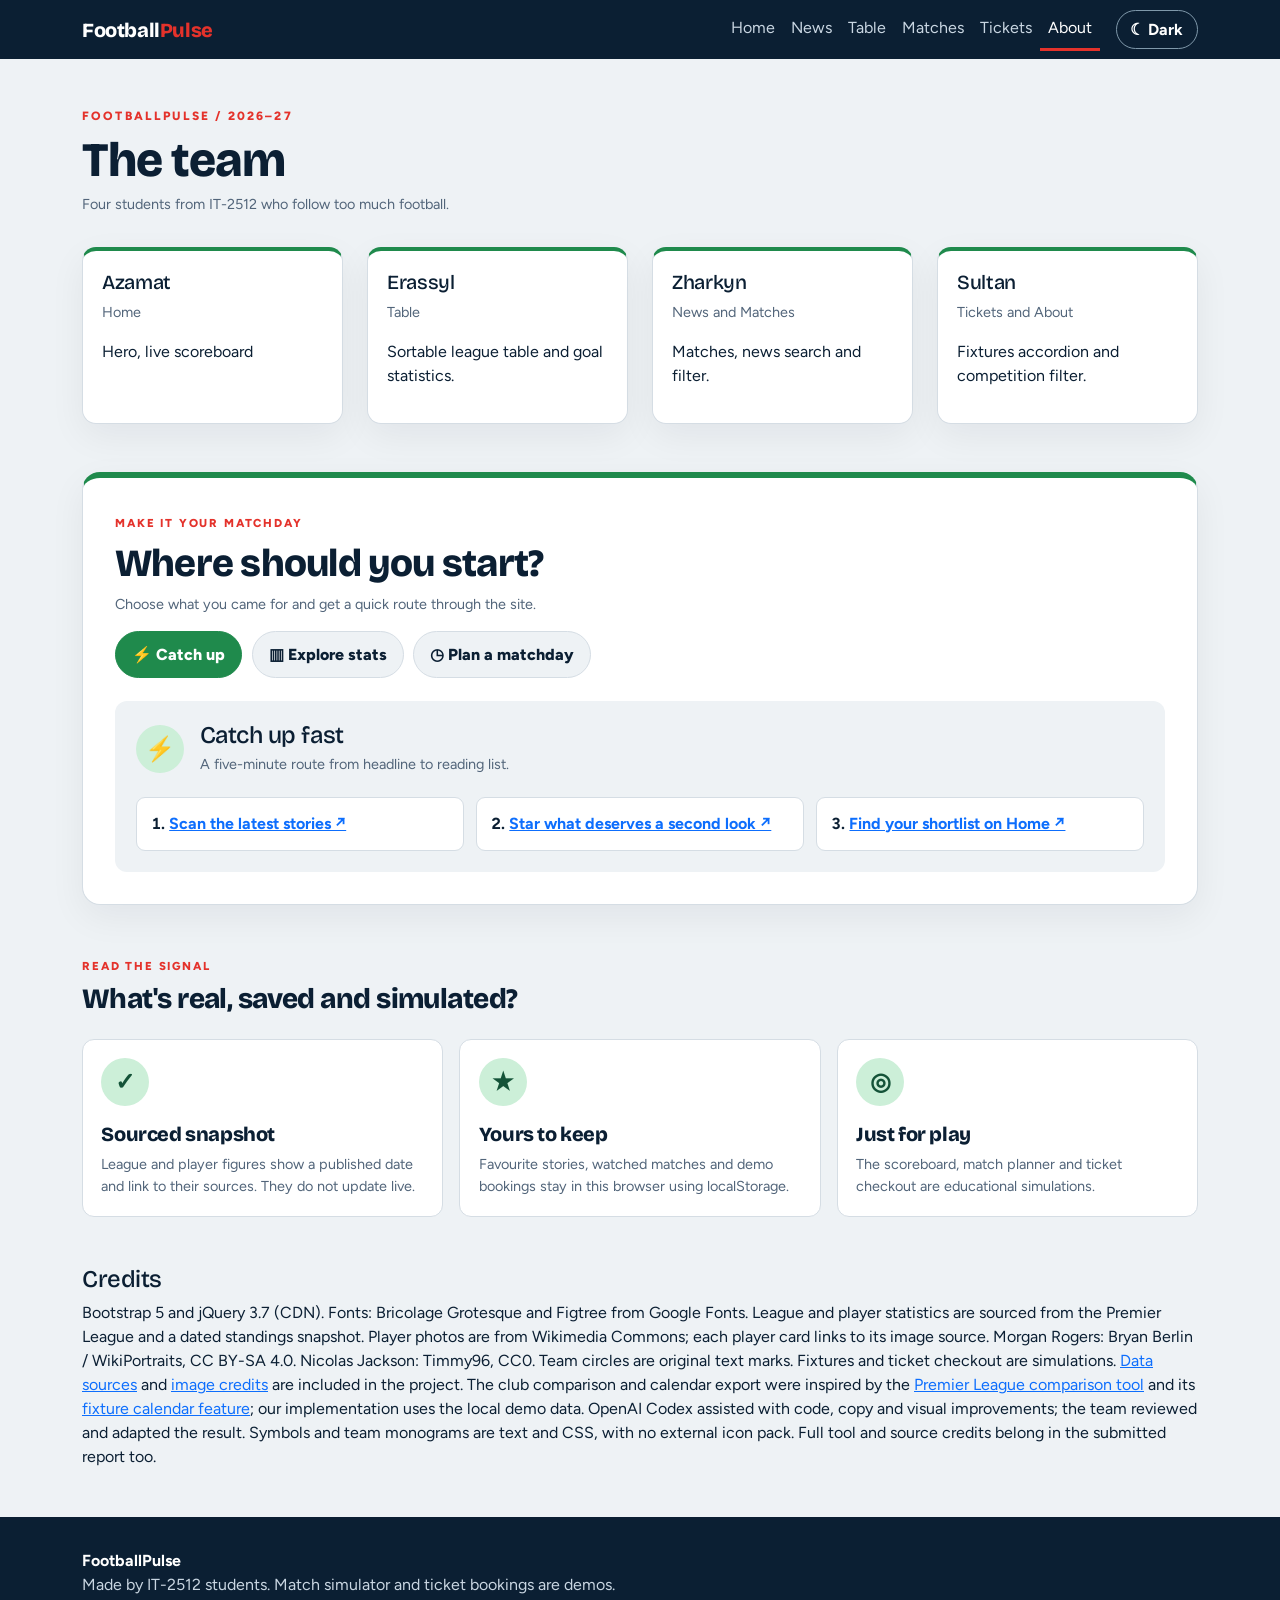
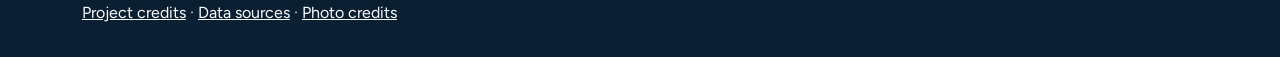
==== commit b78a688b: "Close final rubric gaps in semantics and credits" ====
--- a/about.html
+++ b/about.html
@@ -57,7 +57,7 @@
                 are from Wikimedia Commons; each player card links to its image source. Morgan Rogers: Bryan Berlin / WikiPortraits, CC BY-SA 4.0.
                 Nicolas Jackson: Timmy96, CC0. Team circles are original text marks. Fixtures and ticket checkout are simulations.
                 <a href="DATA_SOURCES.md">Data sources</a> and <a href="IMAGE_CREDITS.md">image credits</a> are included in the project.
-                The club comparison and calendar export were inspired by the <a href="https://www.premierleague.com/en/stats/head-to-head" target="_blank" rel="noopener noreferrer">Premier League comparison tool</a> and its <a href="https://www.premierleague.com/en/news/1235133" target="_blank" rel="noopener noreferrer">fixture calendar feature</a>; our implementation uses the local demo data. Development tools and third-party code must also be credited in the submitted report.</p>
+                The club comparison and calendar export were inspired by the <a href="https://www.premierleague.com/en/stats/head-to-head" target="_blank" rel="noopener noreferrer">Premier League comparison tool</a> and its <a href="https://www.premierleague.com/en/news/1235133" target="_blank" rel="noopener noreferrer">fixture calendar feature</a>; our implementation uses the local demo data. OpenAI Codex assisted with code, copy and visual improvements; the team reviewed and adapted the result. Symbols and team monograms are text and CSS, with no external icon pack. Full tool and source credits belong in the submitted report too.</p>
         </section>
     </main>
     <script src="https://cdn.jsdelivr.net/npm/jquery@3.7.1/dist/jquery.min.js"></script>
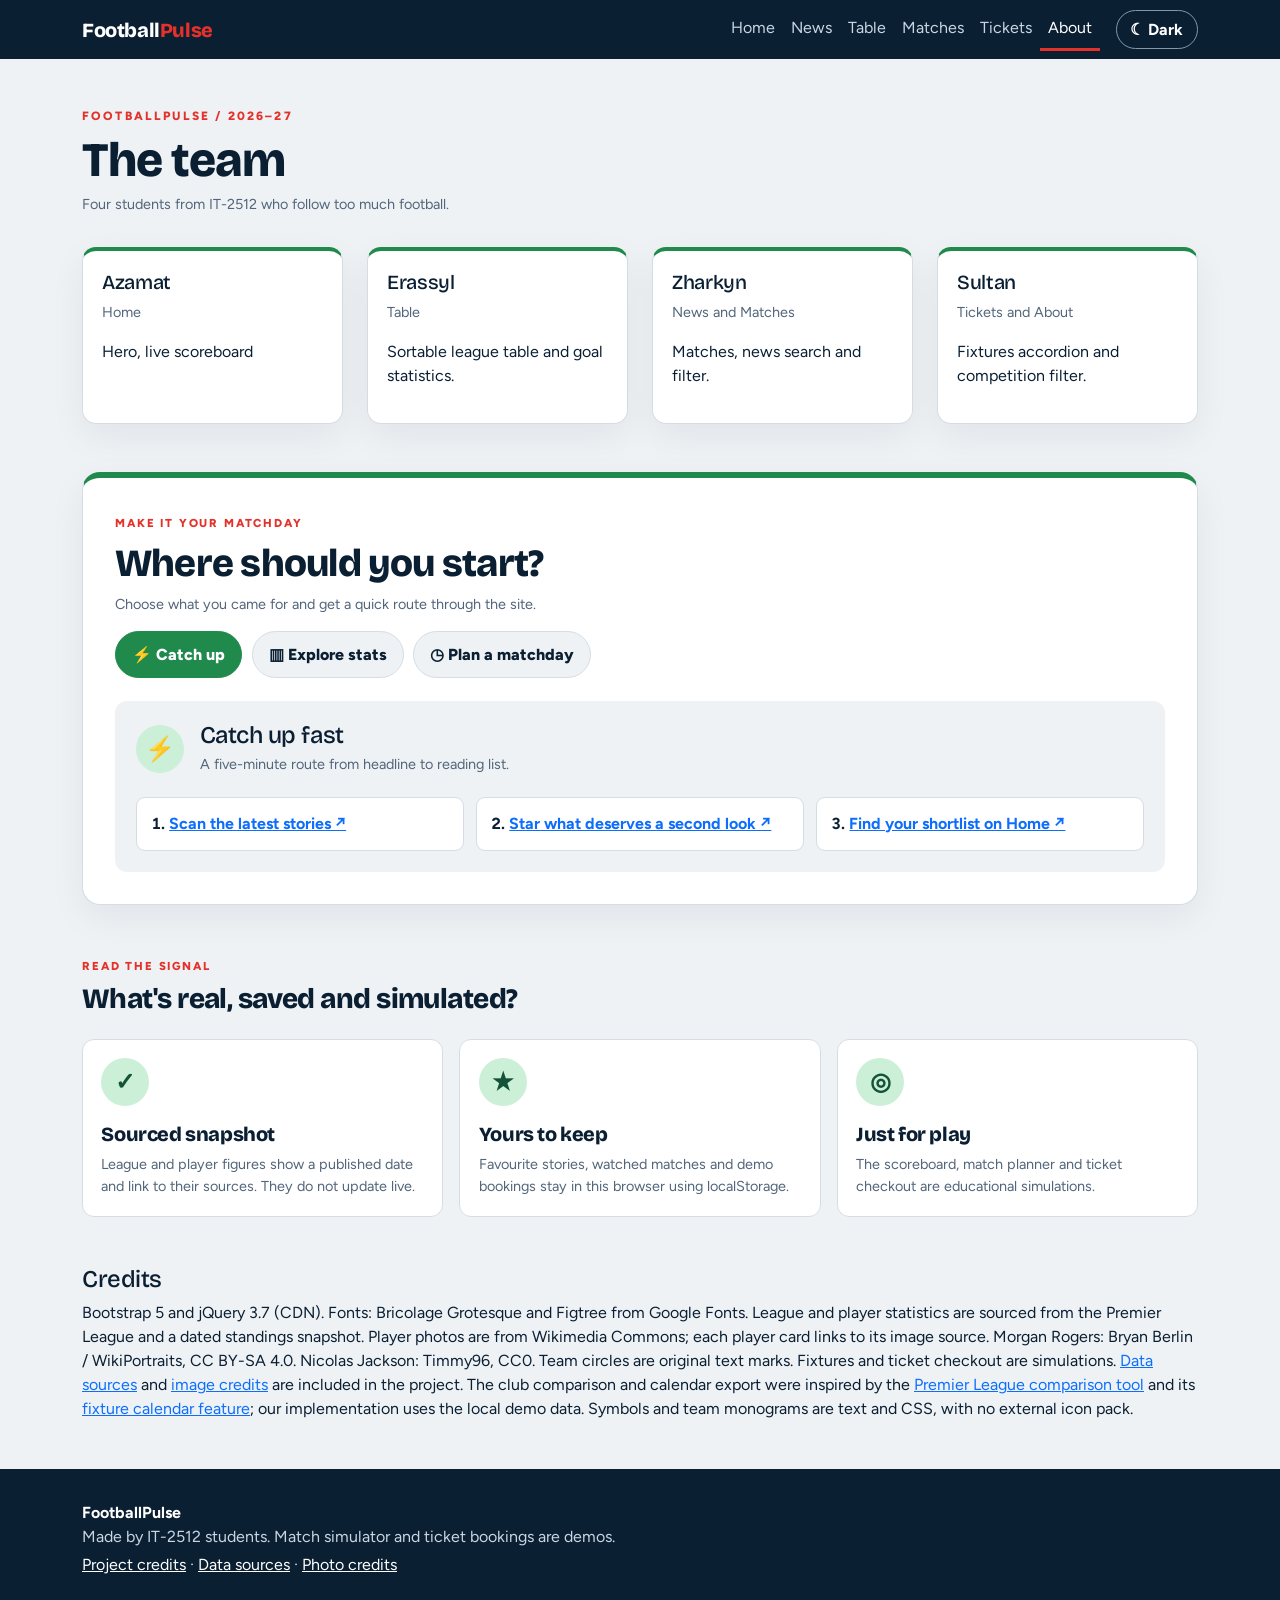
==== commit 93a81a50: "Remove AI credit mentions from site" ====
--- a/about.html
+++ b/about.html
@@ -57,7 +57,7 @@
                 are from Wikimedia Commons; each player card links to its image source. Morgan Rogers: Bryan Berlin / WikiPortraits, CC BY-SA 4.0.
                 Nicolas Jackson: Timmy96, CC0. Team circles are original text marks. Fixtures and ticket checkout are simulations.
                 <a href="DATA_SOURCES.md">Data sources</a> and <a href="IMAGE_CREDITS.md">image credits</a> are included in the project.
-                The club comparison and calendar export were inspired by the <a href="https://www.premierleague.com/en/stats/head-to-head" target="_blank" rel="noopener noreferrer">Premier League comparison tool</a> and its <a href="https://www.premierleague.com/en/news/1235133" target="_blank" rel="noopener noreferrer">fixture calendar feature</a>; our implementation uses the local demo data. OpenAI Codex assisted with code, copy and visual improvements; the team reviewed and adapted the result. Symbols and team monograms are text and CSS, with no external icon pack. Full tool and source credits belong in the submitted report too.</p>
+                The club comparison and calendar export were inspired by the <a href="https://www.premierleague.com/en/stats/head-to-head" target="_blank" rel="noopener noreferrer">Premier League comparison tool</a> and its <a href="https://www.premierleague.com/en/news/1235133" target="_blank" rel="noopener noreferrer">fixture calendar feature</a>; our implementation uses the local demo data. Symbols and team monograms are text and CSS, with no external icon pack.</p>
         </section>
     </main>
     <script src="https://cdn.jsdelivr.net/npm/jquery@3.7.1/dist/jquery.min.js"></script>
